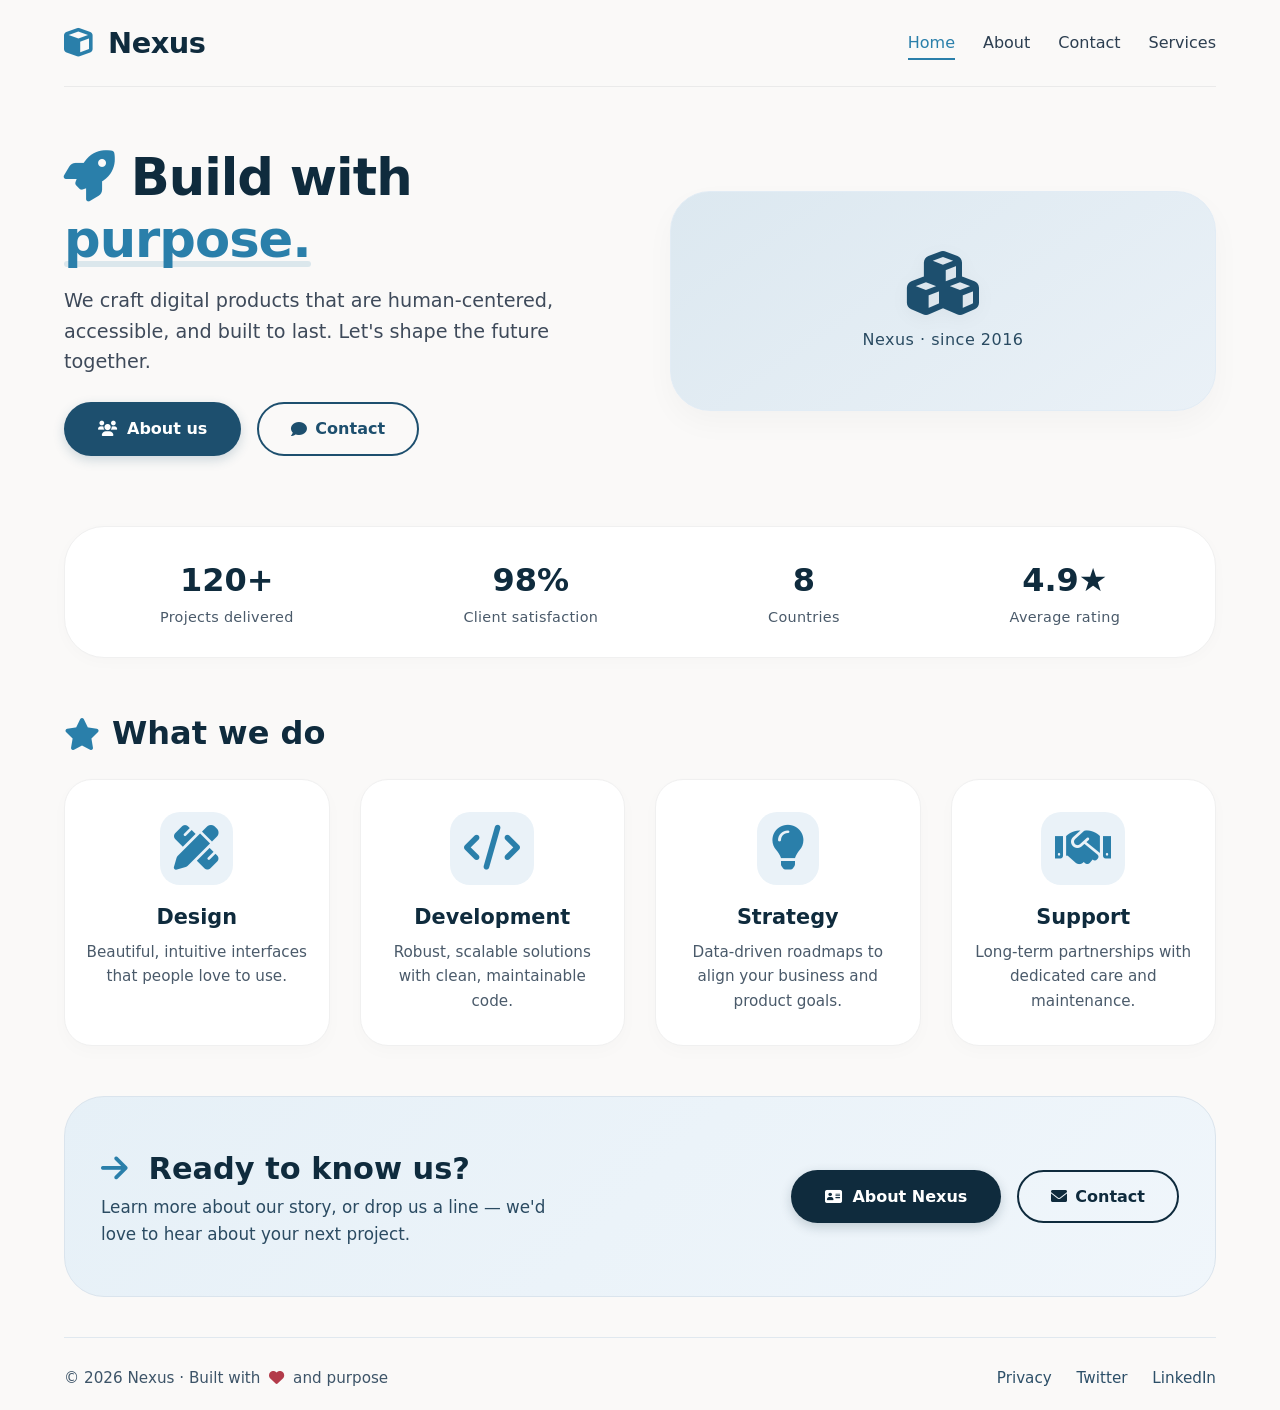
==== index.html @ e7d2a297 "my first global web page" ====
<!DOCTYPE html>
<html lang="en">
<head>
    <meta charset="UTF-8" />
    <meta name="viewport" content="width=device-width, initial-scale=1.0" />
    <title>Nexus · Home</title>
    <!-- Font Awesome 6 (free) -->
    <link rel="stylesheet" href="https://cdnjs.cloudflare.com/ajax/libs/font-awesome/6.0.0-beta3/css/all.min.css" />
    <style>
        /* ----- global reset & base ----- */
        * {
            margin: 0;
            padding: 0;
            box-sizing: border-box;
        }

        body {
            font-family: system-ui, -apple-system, 'Segoe UI', Roboto, 'Helvetica Neue', sans-serif;
            background: #faf9f8;
            color: #1e1e2a;
            line-height: 1.6;
        }

        .container {
            max-width: 1200px;
            margin: 0 auto;
            padding: 0 24px;
        }

        /* ----- shared navigation (consistent across all pages) ----- */
        .navbar {
            padding: 20px 0;
            display: flex;
            justify-content: space-between;
            align-items: center;
            flex-wrap: wrap;
            border-bottom: 1px solid #eaeaea;
        }

        .logo {
            font-size: 1.8rem;
            font-weight: 700;
            letter-spacing: -0.5px;
            color: #0f2b3d;
        }
        .logo i {
            color: #2a7faa;
            margin-right: 6px;
        }

        .nav-links {
            display: flex;
            gap: 28px;
            font-weight: 500;
        }
        .nav-links a {
            text-decoration: none;
            color: #2c3e50;
            transition: color 0.2s;
            position: relative;
        }
        .nav-links a::after {
            content: '';
            position: absolute;
            bottom: -4px;
            left: 0;
            width: 0;
            height: 2px;
            background: #2a7faa;
            transition: width 0.25s ease;
        }
        .nav-links a:hover {
            color: #2a7faa;
        }
        .nav-links a:hover::after {
            width: 100%;
        }
        .nav-links a.active {
            color: #2a7faa;
        }
        .nav-links a.active::after {
            width: 100%;
        }

        /* ----- hero section ----- */
        .hero {
            padding: 60px 0 30px;
            display: flex;
            flex-wrap: wrap;
            align-items: center;
            gap: 40px;
        }
        .hero-content {
            flex: 1 1 300px;
        }
        .hero-content h1 {
            font-size: 3.2rem;
            font-weight: 800;
            letter-spacing: -1px;
            color: #0f2b3d;
            line-height: 1.2;
        }
        .hero-content h1 i {
            color: #2a7faa;
        }
        .hero-content .highlight {
            color: #2a7faa;
            position: relative;
        }
        .hero-content .highlight::after {
            content: '';
            position: absolute;
            bottom: 2px;
            left: 0;
            width: 100%;
            height: 6px;
            background: rgba(42, 127, 170, 0.15);
            border-radius: 4px;
        }
        .hero-content p {
            font-size: 1.2rem;
            color: #3e4a5a;
            max-width: 500px;
            margin: 16px 0 24px;
        }
        .hero-buttons {
            display: flex;
            flex-wrap: wrap;
            gap: 16px;
        }
        .btn-primary {
            background: #1d4f6e;
            color: white;
            border: none;
            padding: 14px 34px;
            border-radius: 60px;
            font-weight: 600;
            font-size: 1rem;
            display: inline-flex;
            align-items: center;
            gap: 10px;
            text-decoration: none;
            transition: background 0.2s, transform 0.1s, box-shadow 0.2s;
            box-shadow: 0 4px 12px rgba(29, 79, 110, 0.2);
        }
        .btn-primary i {
            font-size: 0.95rem;
        }
        .btn-primary:hover {
            background: #0f3b54;
            transform: scale(1.02);
            box-shadow: 0 6px 20px rgba(29, 79, 110, 0.3);
        }
        .btn-outline {
            background: transparent;
            border: 2px solid #1d4f6e;
            color: #1d4f6e;
            padding: 12px 32px;
            border-radius: 60px;
            font-weight: 600;
            text-decoration: none;
            display: inline-flex;
            align-items: center;
            gap: 8px;
            transition: 0.2s;
        }
        .btn-outline:hover {
            background: #1d4f6e;
            color: white;
            transform: scale(1.02);
        }
        .hero-image {
            flex: 1 1 280px;
            background: linear-gradient(145deg, #dce8f0, #eaf1f7);
            border-radius: 40px;
            padding: 40px 20px;
            text-align: center;
            font-size: 4rem;
            color: #1d4f6e;
            box-shadow: 0 12px 30px rgba(0, 0, 0, 0.03);
            border: 1px solid #e2ecf5;
            min-height: 220px;
            display: flex;
            align-items: center;
            justify-content: center;
            flex-direction: column;
            gap: 12px;
        }
        .hero-image span {
            font-size: 1rem;
            font-weight: 500;
            color: #2a4b62;
            letter-spacing: 0.5px;
        }
        .hero-image i {
            filter: drop-shadow(0 4px 8px rgba(0, 0, 0, 0.04));
        }

        /* ----- stats / trust bar ----- */
        .stats {
            display: flex;
            flex-wrap: wrap;
            justify-content: space-around;
            gap: 20px;
            margin: 40px 0 30px;
            padding: 28px 20px;
            background: white;
            border-radius: 40px;
            border: 1px solid #f0f0f0;
            box-shadow: 0 4px 16px rgba(0, 0, 0, 0.02);
        }
        .stat-item {
            text-align: center;
        }
        .stat-item .number {
            font-size: 2rem;
            font-weight: 800;
            color: #0f2b3d;
        }
        .stat-item .label {
            color: #4a5a6a;
            font-size: 0.9rem;
            letter-spacing: 0.3px;
        }

        /* ----- features / services ----- */
        .section-title {
            font-size: 2rem;
            font-weight: 700;
            margin: 50px 0 20px;
            color: #0f2b3d;
            display: flex;
            align-items: center;
            gap: 12px;
        }
        .section-title i {
            color: #2a7faa;
        }

        .feature-grid {
            display: grid;
            grid-template-columns: repeat(auto-fit, minmax(220px, 1fr));
            gap: 30px;
            margin: 20px 0 30px;
        }
        .feature-card {
            background: white;
            padding: 32px 20px;
            border-radius: 28px;
            border: 1px solid #f0f0f0;
            text-align: center;
            box-shadow: 0 6px 18px rgba(0, 0, 0, 0.02);
            transition: transform 0.25s ease, box-shadow 0.25s ease, border-color 0.2s;
        }
        .feature-card:hover {
            transform: translateY(-8px);
            box-shadow: 0 16px 40px rgba(0, 30, 50, 0.08);
            border-color: #d4e2ec;
        }
        .feature-card i {
            font-size: 2.8rem;
            color: #2a7faa;
            margin-bottom: 16px;
            background: #eaf2f8;
            padding: 14px;
            border-radius: 20px;
            display: inline-block;
        }
        .feature-card h3 {
            font-size: 1.3rem;
            color: #0f2b3d;
            margin-bottom: 6px;
        }
        .feature-card p {
            color: #4a5a6a;
            font-size: 0.95rem;
        }

        /* ----- cta banner (links to About & Contact) ----- */
        .cta-banner {
            background: linear-gradient(135deg, #e6f0f7 0%, #f0f6fb 100%);
            border-radius: 40px;
            padding: 48px 36px;
            margin: 50px 0 40px;
            display: flex;
            flex-wrap: wrap;
            align-items: center;
            justify-content: space-between;
            gap: 28px;
            border: 1px solid #dae4ed;
        }
        .cta-banner h2 {
            font-size: 1.9rem;
            font-weight: 700;
            color: #0f2b3d;
        }
        .cta-banner h2 i {
            color: #2a7faa;
            margin-right: 10px;
        }
        .cta-banner p {
            color: #2b4b62;
            max-width: 450px;
            font-size: 1.05rem;
        }
        .cta-buttons {
            display: flex;
            gap: 16px;
            flex-wrap: wrap;
        }
        .cta-buttons .btn-primary {
            background: #0f2b3d;
            box-shadow: 0 4px 12px rgba(15, 43, 61, 0.2);
        }
        .cta-buttons .btn-primary:hover {
            background: #1d4f6e;
            box-shadow: 0 6px 20px rgba(15, 43, 61, 0.3);
        }
        .cta-buttons .btn-outline {
            border-color: #0f2b3d;
            color: #0f2b3d;
        }
        .cta-buttons .btn-outline:hover {
            background: #0f2b3d;
            color: white;
        }

        /* ----- footer (same style) ----- */
        footer {
            border-top: 1px solid #e0e8ef;
            padding: 28px 0 20px;
            display: flex;
            justify-content: space-between;
            flex-wrap: wrap;
            gap: 12px;
            color: #3d5468;
            font-size: 0.95rem;
        }
        footer .footer-links a {
            color: #2c4f68;
            text-decoration: none;
            margin-left: 20px;
            transition: color 0.2s;
        }
        footer .footer-links a:hover {
            color: #1d4f6e;
            text-decoration: underline;
        }

        /* ----- responsive tweaks ----- */
        @media (max-width: 640px) {
            .hero-content h1 {
                font-size: 2.4rem;
            }
            .navbar {
                flex-direction: column;
                gap: 12px;
            }
            .nav-links {
                gap: 18px;
                flex-wrap: wrap;
                justify-content: center;
            }
            .cta-banner {
                flex-direction: column;
                align-items: flex-start;
                padding: 32px 24px;
            }
            .cta-banner h2 {
                font-size: 1.5rem;
            }
            .stats {
                gap: 16px;
                padding: 20px 12px;
            }
            .stat-item .number {
                font-size: 1.6rem;
            }
            .hero-image {
                min-height: 160px;
                font-size: 3rem;
            }
        }

        @media (max-width: 480px) {
            .hero-buttons .btn-primary,
            .hero-buttons .btn-outline {
                width: 100%;
                justify-content: center;
            }
        }
    </style>
</head>
<body>
    <div class="container">

        <!-- ===== Navigation ===== -->
        <nav class="navbar">
            <div class="logo">
                <i class="fas fa-cube"></i> Nexus
            </div>
            <div class="nav-links">
                <a href="#" class="active">Home</a>
                <a href="aboutus.html">About</a>
                <a href="contactus.html">Contact</a>
                <a href="#">Services</a>
            </div>
        </nav>

        <!-- ===== Hero Section ===== -->
        <section class="hero">
            <div class="hero-content">
                <h1>
                    <i class="fas fa-rocket"></i> Build with <br /><span class="highlight">purpose.</span>
                </h1>
                <p>We craft digital products that are human-centered, accessible, and built to last. Let's shape the future together.</p>
                <div class="hero-buttons">
                    <a href="aboutus.html" class="btn-primary"><i class="fas fa-users"></i> About us</a>
                    <a href="contactus.html" class="btn-outline"><i class="fas fa-comment"></i> Contact</a>
                </div>
            </div>
            <div class="hero-image">
                <i class="fas fa-cubes"></i>
                <span>Nexus · since 2016</span>
            </div>
        </section>

        <!-- ===== Stats / Trust Bar ===== -->
        <div class="stats">
            <div class="stat-item">
                <div class="number">120+</div>
                <div class="label">Projects delivered</div>
            </div>
            <div class="stat-item">
                <div class="number">98%</div>
                <div class="label">Client satisfaction</div>
            </div>
            <div class="stat-item">
                <div class="number">8</div>
                <div class="label">Countries</div>
            </div>
            <div class="stat-item">
                <div class="number">4.9★</div>
                <div class="label">Average rating</div>
            </div>
        </div>

        <!-- ===== Features / Services ===== -->
        <div class="section-title">
            <i class="fas fa-star"></i> What we do
        </div>
        <div class="feature-grid">
            <div class="feature-card">
                <i class="fas fa-pencil-ruler"></i>
                <h3>Design</h3>
                <p>Beautiful, intuitive interfaces that people love to use.</p>
            </div>
            <div class="feature-card">
                <i class="fas fa-code"></i>
                <h3>Development</h3>
                <p>Robust, scalable solutions with clean, maintainable code.</p>
            </div>
            <div class="feature-card">
                <i class="fas fa-lightbulb"></i>
                <h3>Strategy</h3>
                <p>Data-driven roadmaps to align your business and product goals.</p>
            </div>
            <div class="feature-card">
                <i class="fas fa-handshake"></i>
                <h3>Support</h3>
                <p>Long-term partnerships with dedicated care and maintenance.</p>
            </div>
        </div>

        <!-- ===== CTA Banner: links to About & Contact ===== -->
        <div class="cta-banner">
            <div>
                <h2><i class="fas fa-arrow-right"></i> Ready to know us?</h2>
                <p>Learn more about our story, or drop us a line — we'd love to hear about your next project.</p>
            </div>
            <div class="cta-buttons">
                <a href="about.html" class="btn-primary"><i class="fas fa-address-card"></i> About Nexus</a>
                <a href="contact.html" class="btn-outline"><i class="fas fa-envelope"></i> Contact</a>
            </div>
        </div>

        <!-- ===== Footer ===== -->
        <footer>
            <span>&copy; 2026 Nexus · Built with <i class="fas fa-heart" style="color: #b33b4a; margin:0 4px;"></i> and purpose</span>
            <div class="footer-links">
                <a href="#">Privacy</a>
                <a href="#">Twitter</a>
                <a href="#">LinkedIn</a>
            </div>
        </footer>

    </div>
</body>
</html>
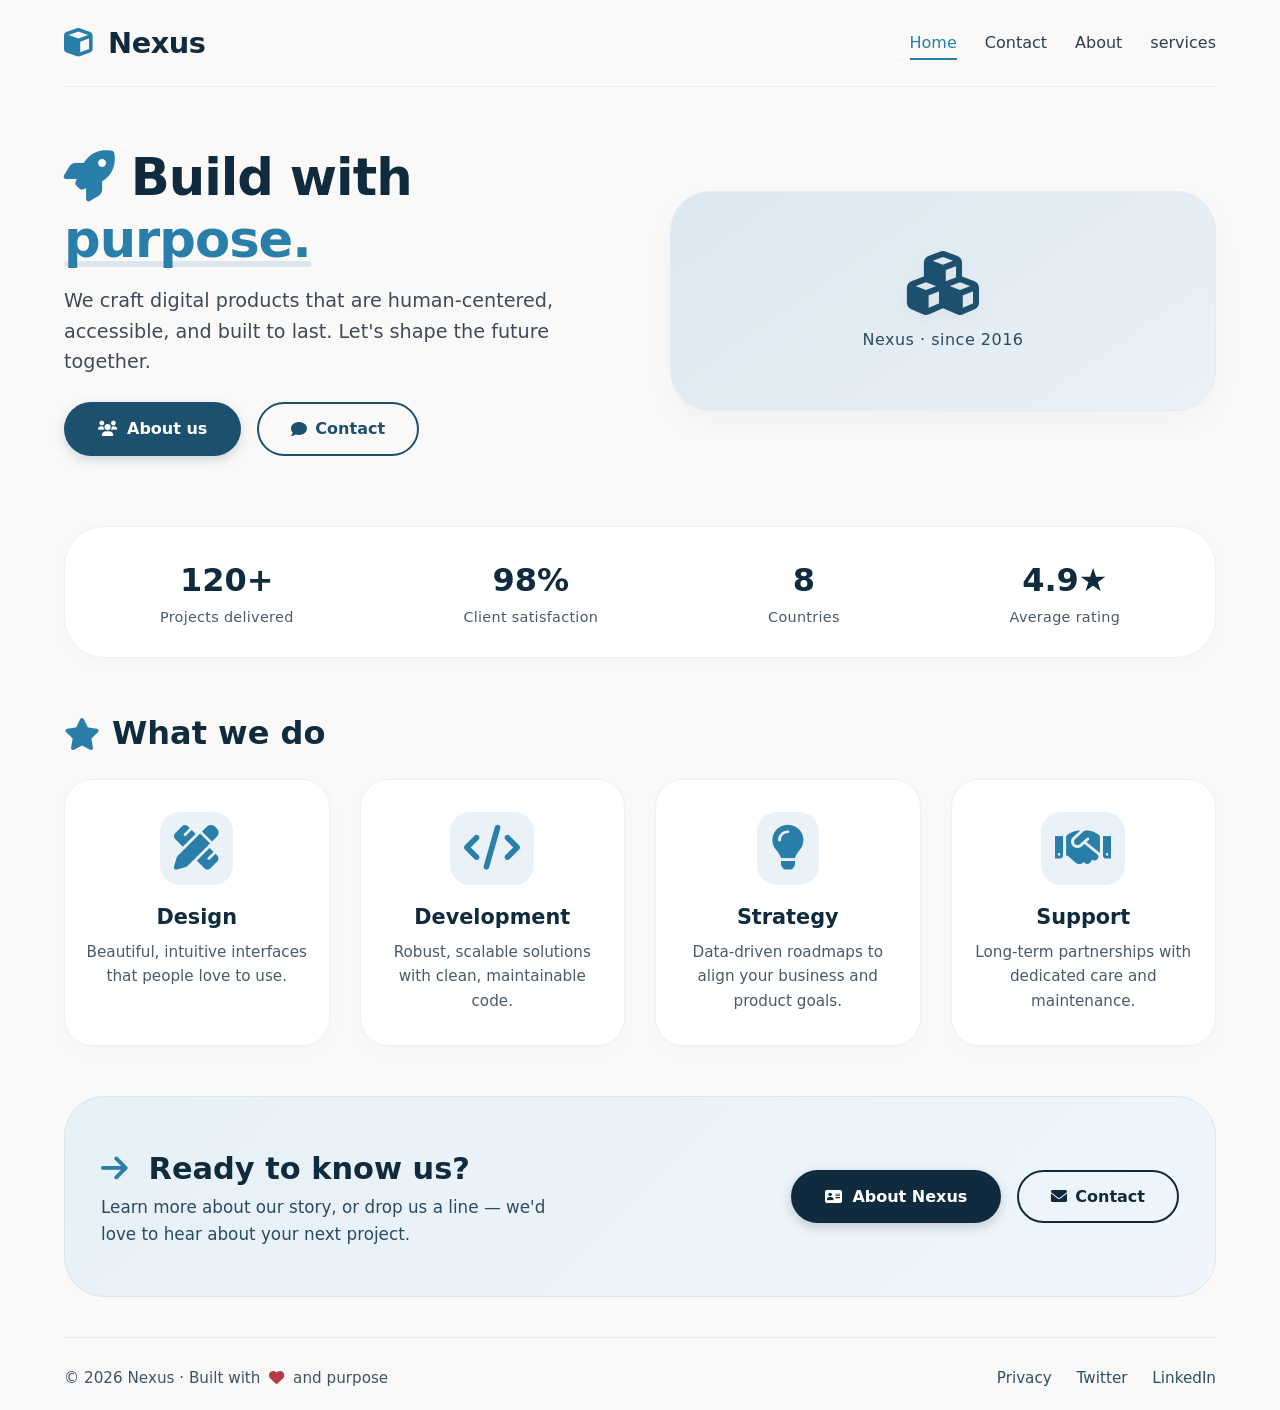
==== commit 46f4bc79: "Add location mapp to contact section" ====
--- a/index.html
+++ b/index.html
@@ -401,9 +401,9 @@
             </div>
             <div class="nav-links">
                 <a href="#" class="active">Home</a>
+                <a href="contactus.html">Contact</a>
                 <a href="aboutus.html">About</a>
-                <a href="contactus.html">Contact</a>
-                <a href="#">Services</a>
+                <a href="Services.html">services</a>
             </div>
         </nav>
 
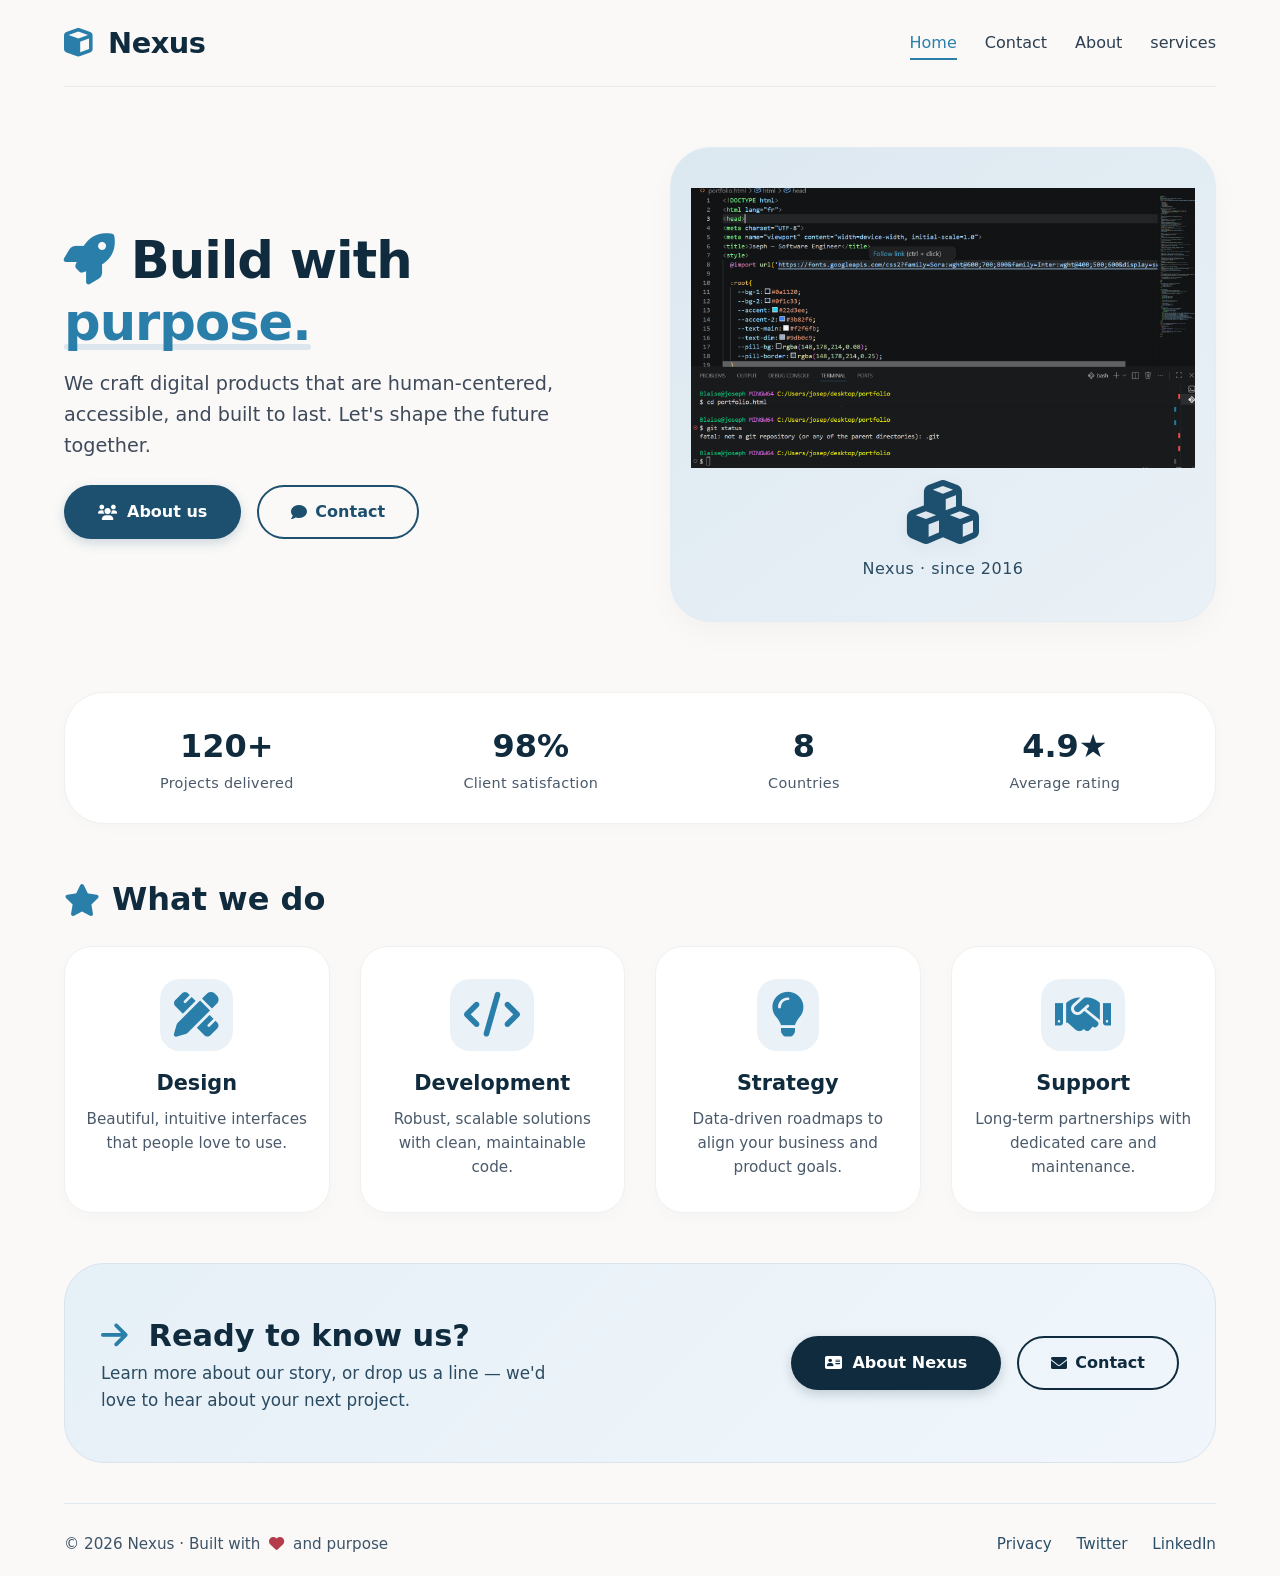
==== commit 63615f71: "i have added a picture to my home page" ====
--- a/index.html
+++ b/index.html
@@ -420,6 +420,7 @@
                 </div>
             </div>
             <div class="hero-image">
+                <img src="./assets/image/code.png" style="width:100%; height:100%; object-fit:cover;" />
                 <i class="fas fa-cubes"></i>
                 <span>Nexus · since 2016</span>
             </div>
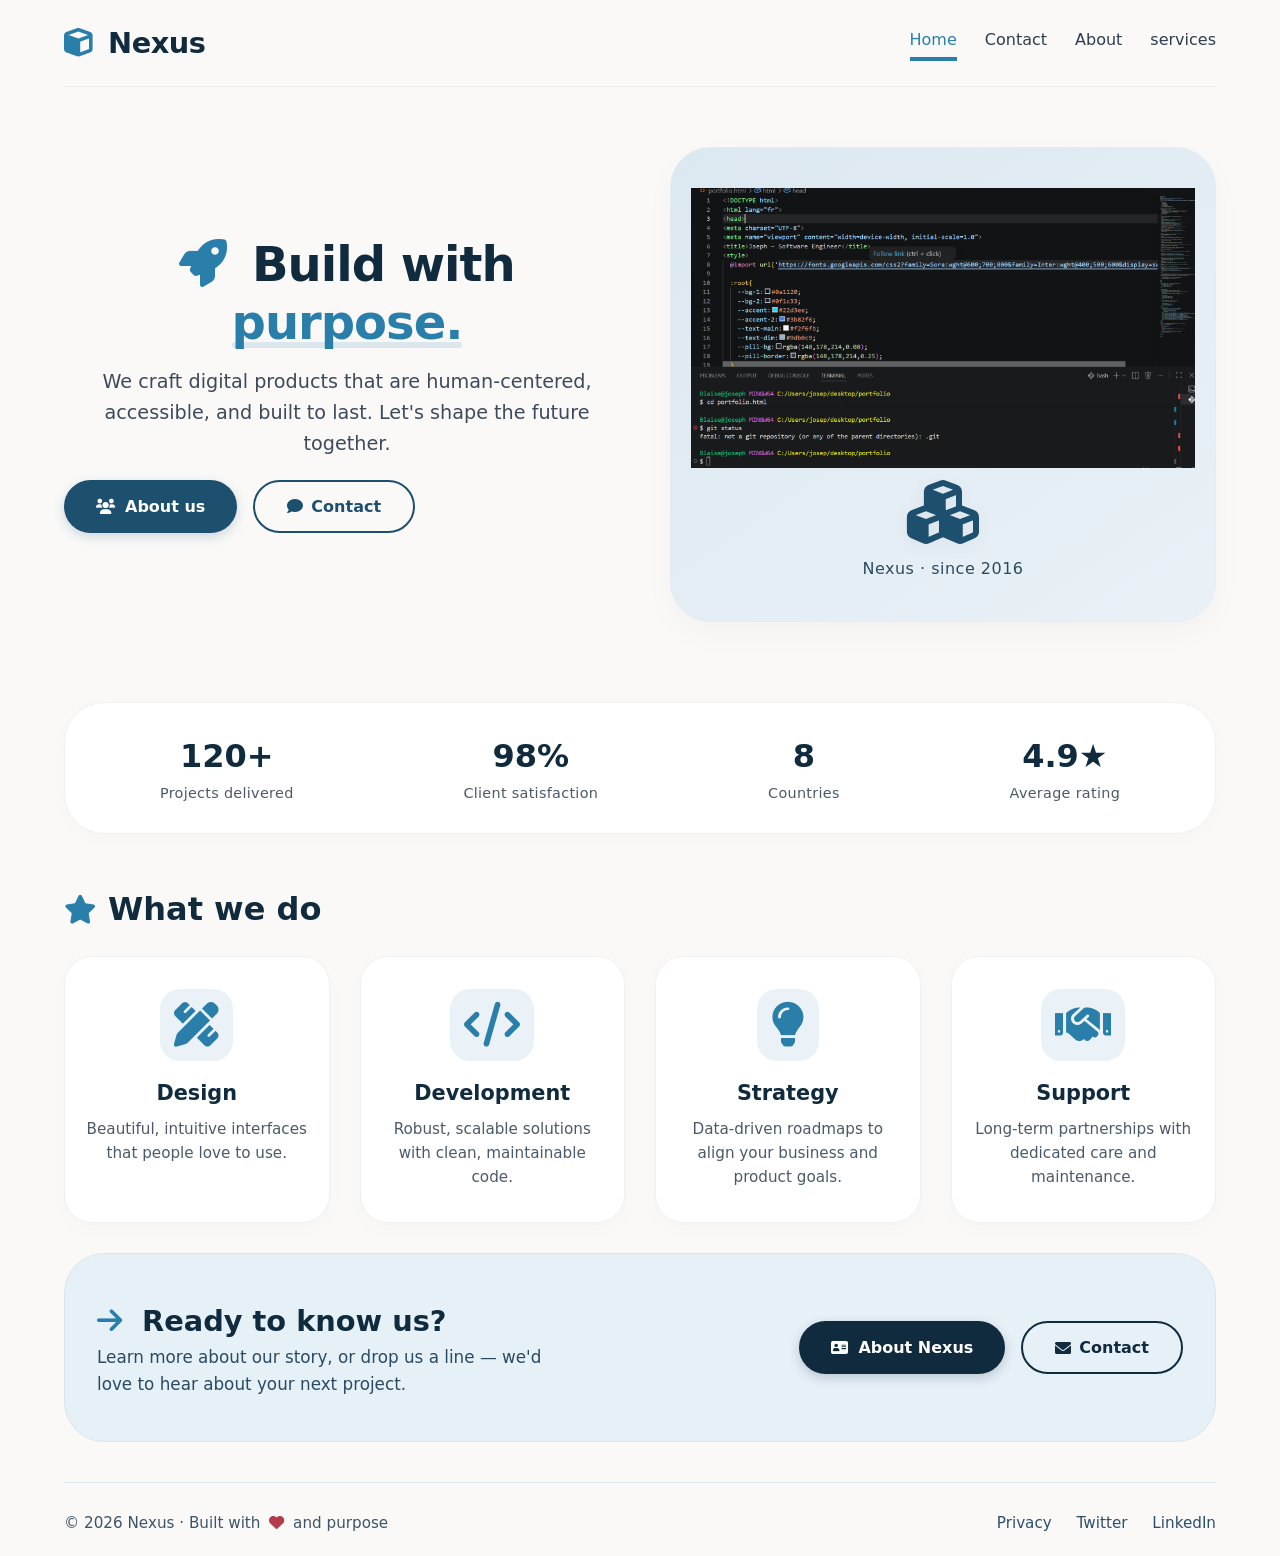
==== commit 135837be: "separated the css from the html page" ====
--- a/index.html
+++ b/index.html
@@ -6,390 +6,8 @@
     <title>Nexus · Home</title>
     <!-- Font Awesome 6 (free) -->
     <link rel="stylesheet" href="https://cdnjs.cloudflare.com/ajax/libs/font-awesome/6.0.0-beta3/css/all.min.css" />
-    <style>
-        /* ----- global reset & base ----- */
-        * {
-            margin: 0;
-            padding: 0;
-            box-sizing: border-box;
-        }
 
-        body {
-            font-family: system-ui, -apple-system, 'Segoe UI', Roboto, 'Helvetica Neue', sans-serif;
-            background: #faf9f8;
-            color: #1e1e2a;
-            line-height: 1.6;
-        }
-
-        .container {
-            max-width: 1200px;
-            margin: 0 auto;
-            padding: 0 24px;
-        }
-
-        /* ----- shared navigation (consistent across all pages) ----- */
-        .navbar {
-            padding: 20px 0;
-            display: flex;
-            justify-content: space-between;
-            align-items: center;
-            flex-wrap: wrap;
-            border-bottom: 1px solid #eaeaea;
-        }
-
-        .logo {
-            font-size: 1.8rem;
-            font-weight: 700;
-            letter-spacing: -0.5px;
-            color: #0f2b3d;
-        }
-        .logo i {
-            color: #2a7faa;
-            margin-right: 6px;
-        }
-
-        .nav-links {
-            display: flex;
-            gap: 28px;
-            font-weight: 500;
-        }
-        .nav-links a {
-            text-decoration: none;
-            color: #2c3e50;
-            transition: color 0.2s;
-            position: relative;
-        }
-        .nav-links a::after {
-            content: '';
-            position: absolute;
-            bottom: -4px;
-            left: 0;
-            width: 0;
-            height: 2px;
-            background: #2a7faa;
-            transition: width 0.25s ease;
-        }
-        .nav-links a:hover {
-            color: #2a7faa;
-        }
-        .nav-links a:hover::after {
-            width: 100%;
-        }
-        .nav-links a.active {
-            color: #2a7faa;
-        }
-        .nav-links a.active::after {
-            width: 100%;
-        }
-
-        /* ----- hero section ----- */
-        .hero {
-            padding: 60px 0 30px;
-            display: flex;
-            flex-wrap: wrap;
-            align-items: center;
-            gap: 40px;
-        }
-        .hero-content {
-            flex: 1 1 300px;
-        }
-        .hero-content h1 {
-            font-size: 3.2rem;
-            font-weight: 800;
-            letter-spacing: -1px;
-            color: #0f2b3d;
-            line-height: 1.2;
-        }
-        .hero-content h1 i {
-            color: #2a7faa;
-        }
-        .hero-content .highlight {
-            color: #2a7faa;
-            position: relative;
-        }
-        .hero-content .highlight::after {
-            content: '';
-            position: absolute;
-            bottom: 2px;
-            left: 0;
-            width: 100%;
-            height: 6px;
-            background: rgba(42, 127, 170, 0.15);
-            border-radius: 4px;
-        }
-        .hero-content p {
-            font-size: 1.2rem;
-            color: #3e4a5a;
-            max-width: 500px;
-            margin: 16px 0 24px;
-        }
-        .hero-buttons {
-            display: flex;
-            flex-wrap: wrap;
-            gap: 16px;
-        }
-        .btn-primary {
-            background: #1d4f6e;
-            color: white;
-            border: none;
-            padding: 14px 34px;
-            border-radius: 60px;
-            font-weight: 600;
-            font-size: 1rem;
-            display: inline-flex;
-            align-items: center;
-            gap: 10px;
-            text-decoration: none;
-            transition: background 0.2s, transform 0.1s, box-shadow 0.2s;
-            box-shadow: 0 4px 12px rgba(29, 79, 110, 0.2);
-        }
-        .btn-primary i {
-            font-size: 0.95rem;
-        }
-        .btn-primary:hover {
-            background: #0f3b54;
-            transform: scale(1.02);
-            box-shadow: 0 6px 20px rgba(29, 79, 110, 0.3);
-        }
-        .btn-outline {
-            background: transparent;
-            border: 2px solid #1d4f6e;
-            color: #1d4f6e;
-            padding: 12px 32px;
-            border-radius: 60px;
-            font-weight: 600;
-            text-decoration: none;
-            display: inline-flex;
-            align-items: center;
-            gap: 8px;
-            transition: 0.2s;
-        }
-        .btn-outline:hover {
-            background: #1d4f6e;
-            color: white;
-            transform: scale(1.02);
-        }
-        .hero-image {
-            flex: 1 1 280px;
-            background: linear-gradient(145deg, #dce8f0, #eaf1f7);
-            border-radius: 40px;
-            padding: 40px 20px;
-            text-align: center;
-            font-size: 4rem;
-            color: #1d4f6e;
-            box-shadow: 0 12px 30px rgba(0, 0, 0, 0.03);
-            border: 1px solid #e2ecf5;
-            min-height: 220px;
-            display: flex;
-            align-items: center;
-            justify-content: center;
-            flex-direction: column;
-            gap: 12px;
-        }
-        .hero-image span {
-            font-size: 1rem;
-            font-weight: 500;
-            color: #2a4b62;
-            letter-spacing: 0.5px;
-        }
-        .hero-image i {
-            filter: drop-shadow(0 4px 8px rgba(0, 0, 0, 0.04));
-        }
-
-        /* ----- stats / trust bar ----- */
-        .stats {
-            display: flex;
-            flex-wrap: wrap;
-            justify-content: space-around;
-            gap: 20px;
-            margin: 40px 0 30px;
-            padding: 28px 20px;
-            background: white;
-            border-radius: 40px;
-            border: 1px solid #f0f0f0;
-            box-shadow: 0 4px 16px rgba(0, 0, 0, 0.02);
-        }
-        .stat-item {
-            text-align: center;
-        }
-        .stat-item .number {
-            font-size: 2rem;
-            font-weight: 800;
-            color: #0f2b3d;
-        }
-        .stat-item .label {
-            color: #4a5a6a;
-            font-size: 0.9rem;
-            letter-spacing: 0.3px;
-        }
-
-        /* ----- features / services ----- */
-        .section-title {
-            font-size: 2rem;
-            font-weight: 700;
-            margin: 50px 0 20px;
-            color: #0f2b3d;
-            display: flex;
-            align-items: center;
-            gap: 12px;
-        }
-        .section-title i {
-            color: #2a7faa;
-        }
-
-        .feature-grid {
-            display: grid;
-            grid-template-columns: repeat(auto-fit, minmax(220px, 1fr));
-            gap: 30px;
-            margin: 20px 0 30px;
-        }
-        .feature-card {
-            background: white;
-            padding: 32px 20px;
-            border-radius: 28px;
-            border: 1px solid #f0f0f0;
-            text-align: center;
-            box-shadow: 0 6px 18px rgba(0, 0, 0, 0.02);
-            transition: transform 0.25s ease, box-shadow 0.25s ease, border-color 0.2s;
-        }
-        .feature-card:hover {
-            transform: translateY(-8px);
-            box-shadow: 0 16px 40px rgba(0, 30, 50, 0.08);
-            border-color: #d4e2ec;
-        }
-        .feature-card i {
-            font-size: 2.8rem;
-            color: #2a7faa;
-            margin-bottom: 16px;
-            background: #eaf2f8;
-            padding: 14px;
-            border-radius: 20px;
-            display: inline-block;
-        }
-        .feature-card h3 {
-            font-size: 1.3rem;
-            color: #0f2b3d;
-            margin-bottom: 6px;
-        }
-        .feature-card p {
-            color: #4a5a6a;
-            font-size: 0.95rem;
-        }
-
-        /* ----- cta banner (links to About & Contact) ----- */
-        .cta-banner {
-            background: linear-gradient(135deg, #e6f0f7 0%, #f0f6fb 100%);
-            border-radius: 40px;
-            padding: 48px 36px;
-            margin: 50px 0 40px;
-            display: flex;
-            flex-wrap: wrap;
-            align-items: center;
-            justify-content: space-between;
-            gap: 28px;
-            border: 1px solid #dae4ed;
-        }
-        .cta-banner h2 {
-            font-size: 1.9rem;
-            font-weight: 700;
-            color: #0f2b3d;
-        }
-        .cta-banner h2 i {
-            color: #2a7faa;
-            margin-right: 10px;
-        }
-        .cta-banner p {
-            color: #2b4b62;
-            max-width: 450px;
-            font-size: 1.05rem;
-        }
-        .cta-buttons {
-            display: flex;
-            gap: 16px;
-            flex-wrap: wrap;
-        }
-        .cta-buttons .btn-primary {
-            background: #0f2b3d;
-            box-shadow: 0 4px 12px rgba(15, 43, 61, 0.2);
-        }
-        .cta-buttons .btn-primary:hover {
-            background: #1d4f6e;
-            box-shadow: 0 6px 20px rgba(15, 43, 61, 0.3);
-        }
-        .cta-buttons .btn-outline {
-            border-color: #0f2b3d;
-            color: #0f2b3d;
-        }
-        .cta-buttons .btn-outline:hover {
-            background: #0f2b3d;
-            color: white;
-        }
-
-        /* ----- footer (same style) ----- */
-        footer {
-            border-top: 1px solid #e0e8ef;
-            padding: 28px 0 20px;
-            display: flex;
-            justify-content: space-between;
-            flex-wrap: wrap;
-            gap: 12px;
-            color: #3d5468;
-            font-size: 0.95rem;
-        }
-        footer .footer-links a {
-            color: #2c4f68;
-            text-decoration: none;
-            margin-left: 20px;
-            transition: color 0.2s;
-        }
-        footer .footer-links a:hover {
-            color: #1d4f6e;
-            text-decoration: underline;
-        }
-
-        /* ----- responsive tweaks ----- */
-        @media (max-width: 640px) {
-            .hero-content h1 {
-                font-size: 2.4rem;
-            }
-            .navbar {
-                flex-direction: column;
-                gap: 12px;
-            }
-            .nav-links {
-                gap: 18px;
-                flex-wrap: wrap;
-                justify-content: center;
-            }
-            .cta-banner {
-                flex-direction: column;
-                align-items: flex-start;
-                padding: 32px 24px;
-            }
-            .cta-banner h2 {
-                font-size: 1.5rem;
-            }
-            .stats {
-                gap: 16px;
-                padding: 20px 12px;
-            }
-            .stat-item .number {
-                font-size: 1.6rem;
-            }
-            .hero-image {
-                min-height: 160px;
-                font-size: 3rem;
-            }
-        }
-
-        @media (max-width: 480px) {
-            .hero-buttons .btn-primary,
-            .hero-buttons .btn-outline {
-                width: 100%;
-                justify-content: center;
-            }
-        }
-    </style>
+    <link rel="stylesheet" href="./styles/index.css">
 </head>
 <body>
     <div class="container">
--- a/styles/index.css
+++ b/styles/index.css
@@ -0,0 +1,1358 @@
+/* ----- global reset & base ----- */
+        * {
+            margin: 0;
+            padding: 0;
+            box-sizing: border-box;
+        }
+
+        body {
+            font-family: system-ui, -apple-system, 'Segoe UI', Roboto, 'Helvetica Neue', sans-serif;
+            background: #faf9f8;
+            color: #1e1e2a;
+            line-height: 1.6;
+        }
+
+        .container {
+            max-width: 1200px;
+            margin: 0 auto;
+            padding: 0 24px;
+        }
+
+        /* ----- shared navigation (consistent across all pages) ----- */
+        .navbar {
+            padding: 20px 0;
+            display: flex;
+            justify-content: space-between;
+            align-items: center;
+            flex-wrap: wrap;
+            border-bottom: 1px solid #eaeaea;
+        }
+
+        .logo {
+            font-size: 1.8rem;
+            font-weight: 700;
+            letter-spacing: -0.5px;
+            color: #0f2b3d;
+        }
+        .logo i {
+            color: #2a7faa;
+            margin-right: 6px;
+        }
+
+        .nav-links {
+            display: flex;
+            gap: 28px;
+            font-weight: 500;
+        }
+        .nav-links a {
+            text-decoration: none;
+            color: #2c3e50;
+            transition: color 0.2s;
+            position: relative;
+        }
+        .nav-links a::after {
+            content: '';
+            position: absolute;
+            bottom: -4px;
+            left: 0;
+            width: 0;
+            height: 2px;
+            background: #2a7faa;
+            transition: width 0.25s ease;
+        }
+        .nav-links a:hover {
+            color: #2a7faa;
+        }
+        .nav-links a:hover::after {
+            width: 100%;
+        }
+        .nav-links a.active {
+            color: #2a7faa;
+        }
+        .nav-links a.active::after {
+            width: 100%;
+        }
+
+        /* ----- hero section ----- */
+        .hero {
+            padding: 60px 0 30px;
+            display: flex;
+            flex-wrap: wrap;
+            align-items: center;
+            gap: 40px;
+        }
+        .hero-content {
+            flex: 1 1 300px;
+        }
+        .hero-content h1 {
+            font-size: 3.2rem;
+            font-weight: 800;
+            letter-spacing: -1px;
+            color: #0f2b3d;
+            line-height: 1.2;
+        }
+        .hero-content h1 i {
+            color: #2a7faa;
+        }
+        .hero-content .highlight {
+            color: #2a7faa;
+            position: relative;
+        }
+        .hero-content .highlight::after {
+            content: '';
+            position: absolute;
+            bottom: 2px;
+            left: 0;
+            width: 100%;
+            height: 6px;
+            background: rgba(42, 127, 170, 0.15);
+            border-radius: 4px;
+        }
+        .hero-content p {
+            font-size: 1.2rem;
+            color: #3e4a5a;
+            max-width: 500px;
+            margin: 16px 0 24px;
+        }
+        .hero-buttons {
+            display: flex;
+            flex-wrap: wrap;
+            gap: 16px;
+        }
+        .btn-primary {
+            background: #1d4f6e;
+            color: white;
+            border: none;
+            padding: 14px 34px;
+            border-radius: 60px;
+            font-weight: 600;
+            font-size: 1rem;
+            display: inline-flex;
+            align-items: center;
+            gap: 10px;
+            text-decoration: none;
+            transition: background 0.2s, transform 0.1s, box-shadow 0.2s;
+            box-shadow: 0 4px 12px rgba(29, 79, 110, 0.2);
+        }
+        .btn-primary i {
+            font-size: 0.95rem;
+        }
+        .btn-primary:hover {
+            background: #0f3b54;
+            transform: scale(1.02);
+            box-shadow: 0 6px 20px rgba(29, 79, 110, 0.3);
+        }
+        .btn-outline {
+            background: transparent;
+            border: 2px solid #1d4f6e;
+            color: #1d4f6e;
+            padding: 12px 32px;
+            border-radius: 60px;
+            font-weight: 600;
+            text-decoration: none;
+            display: inline-flex;
+            align-items: center;
+            gap: 8px;
+            transition: 0.2s;
+        }
+        .btn-outline:hover {
+            background: #1d4f6e;
+            color: white;
+            transform: scale(1.02);
+        }
+        .hero-image {
+            flex: 1 1 280px;
+            background: linear-gradient(145deg, #dce8f0, #eaf1f7);
+            border-radius: 40px;
+            padding: 40px 20px;
+            text-align: center;
+            font-size: 4rem;
+            color: #1d4f6e;
+            box-shadow: 0 12px 30px rgba(0, 0, 0, 0.03);
+            border: 1px solid #e2ecf5;
+            min-height: 220px;
+            display: flex;
+            align-items: center;
+            justify-content: center;
+            flex-direction: column;
+            gap: 12px;
+        }
+        .hero-image span {
+            font-size: 1rem;
+            font-weight: 500;
+            color: #2a4b62;
+            letter-spacing: 0.5px;
+        }
+        .hero-image i {
+            filter: drop-shadow(0 4px 8px rgba(0, 0, 0, 0.04));
+        }
+
+        /* ----- stats / trust bar ----- */
+        .stats {
+            display: flex;
+            flex-wrap: wrap;
+            justify-content: space-around;
+            gap: 20px;
+            margin: 40px 0 30px;
+            padding: 28px 20px;
+            background: white;
+            border-radius: 40px;
+            border: 1px solid #f0f0f0;
+            box-shadow: 0 4px 16px rgba(0, 0, 0, 0.02);
+        }
+        .stat-item {
+            text-align: center;
+        }
+        .stat-item .number {
+            font-size: 2rem;
+            font-weight: 800;
+            color: #0f2b3d;
+        }
+        .stat-item .label {
+            color: #4a5a6a;
+            font-size: 0.9rem;
+            letter-spacing: 0.3px;
+        }
+
+        /* ----- features / services ----- */
+        .section-title {
+            font-size: 2rem;
+            font-weight: 700;
+            margin: 50px 0 20px;
+            color: #0f2b3d;
+            display: flex;
+            align-items: center;
+            gap: 12px;
+        }
+        .section-title i {
+            color: #2a7faa;
+        }
+
+        .feature-grid {
+            display: grid;
+            grid-template-columns: repeat(auto-fit, minmax(220px, 1fr));
+            gap: 30px;
+            margin: 20px 0 30px;
+        }
+        .feature-card {
+            background: white;
+            padding: 32px 20px;
+            border-radius: 28px;
+            border: 1px solid #f0f0f0;
+            text-align: center;
+            box-shadow: 0 6px 18px rgba(0, 0, 0, 0.02);
+            transition: transform 0.25s ease, box-shadow 0.25s ease, border-color 0.2s;
+        }
+        .feature-card:hover {
+            transform: translateY(-8px);
+            box-shadow: 0 16px 40px rgba(0, 30, 50, 0.08);
+            border-color: #d4e2ec;
+        }
+        .feature-card i {
+            font-size: 2.8rem;
+            color: #2a7faa;
+            margin-bottom: 16px;
+            background: #eaf2f8;
+            padding: 14px;
+            border-radius: 20px;
+            display: inline-block;
+        }
+        .feature-card h3 {
+            font-size: 1.3rem;
+            color: #0f2b3d;
+            margin-bottom: 6px;
+        }
+        .feature-card p {
+            color: #4a5a6a;
+            font-size: 0.95rem;
+        }
+
+        /* ----- cta banner (links to About & Contact) ----- */
+        .cta-banner {
+            background: linear-gradient(135deg, #e6f0f7 0%, #f0f6fb 100%);
+            border-radius: 40px;
+            padding: 48px 36px;
+            margin: 50px 0 40px;
+            display: flex;
+            flex-wrap: wrap;
+            align-items: center;
+            justify-content: space-between;
+            gap: 28px;
+            border: 1px solid #dae4ed;
+        }
+        .cta-banner h2 {
+            font-size: 1.9rem;
+            font-weight: 700;
+            color: #0f2b3d;
+        }
+        .cta-banner h2 i {
+            color: #2a7faa;
+            margin-right: 10px;
+        }
+        .cta-banner p {
+            color: #2b4b62;
+            max-width: 450px;
+            font-size: 1.05rem;
+        }
+        .cta-buttons {
+            display: flex;
+            gap: 16px;
+            flex-wrap: wrap;
+        }
+        .cta-buttons .btn-primary {
+            background: #0f2b3d;
+            box-shadow: 0 4px 12px rgba(15, 43, 61, 0.2);
+        }
+        .cta-buttons .btn-primary:hover {
+            background: #1d4f6e;
+            box-shadow: 0 6px 20px rgba(15, 43, 61, 0.3);
+        }
+        .cta-buttons .btn-outline {
+            border-color: #0f2b3d;
+            color: #0f2b3d;
+        }
+        .cta-buttons .btn-outline:hover {
+            background: #0f2b3d;
+            color: white;
+        }
+
+        /* ----- footer (same style) ----- */
+        footer {
+            border-top: 1px solid #e0e8ef;
+            padding: 28px 0 20px;
+            display: flex;
+            justify-content: space-between;
+            flex-wrap: wrap;
+            gap: 12px;
+            color: #3d5468;
+            font-size: 0.95rem;
+        }
+        footer .footer-links a {
+            color: #2c4f68;
+            text-decoration: none;
+            margin-left: 20px;
+            transition: color 0.2s;
+        }
+        footer .footer-links a:hover {
+            color: #1d4f6e;
+            text-decoration: underline;
+        }
+
+        /* ----- responsive tweaks ----- */
+        @media (max-width: 640px) {
+            .hero-content h1 {
+                font-size: 2.4rem;
+            }
+            .navbar {
+                flex-direction: column;
+                gap: 12px;
+            }
+            .nav-links {
+                gap: 18px;
+                flex-wrap: wrap;
+                justify-content: center;
+            }
+            .cta-banner {
+                flex-direction: column;
+                align-items: flex-start;
+                padding: 32px 24px;
+            }
+            .cta-banner h2 {
+                font-size: 1.5rem;
+            }
+            .stats {
+                gap: 16px;
+                padding: 20px 12px;
+            }
+            .stat-item .number {
+                font-size: 1.6rem;
+            }
+            .hero-image {
+                min-height: 160px;
+                font-size: 3rem;
+            }
+        }
+
+        @media (max-width: 480px) {
+            .hero-buttons .btn-primary,
+            .hero-buttons .btn-outline {
+                width: 100%;
+                justify-content: center;
+            }
+        }       
+
+        /* ----- global reset & base ----- */
+        * {
+            margin: 0;
+            padding: 0;
+            box-sizing: border-box;
+        }
+
+        body {
+            font-family: system-ui, -apple-system, 'Segoe UI', Roboto, 'Helvetica Neue', sans-serif;
+            background: #faf9f8;
+            color: #1e1e2a;
+            line-height: 1.6;
+        }
+
+        .container {
+            max-width: 1200px;
+            margin: 0 auto;
+            padding: 0 24px;
+        }
+
+        /* ----- navigation (shared style) ----- */
+        .navbar {
+            padding: 20px 0;
+            display: flex;
+            justify-content: space-between;
+            align-items: center;
+            flex-wrap: wrap;
+            border-bottom: 1px solid #eaeaea;
+        }
+
+        .logo {
+            font-size: 1.8rem;
+            font-weight: 700;
+            letter-spacing: -0.5px;
+            color: #0f2b3d;
+        }
+        .logo i {
+            color: #2a7faa;
+            margin-right: 6px;
+        }
+
+        .nav-links {
+            display: flex;
+            gap: 28px;
+            font-weight: 500;
+        }
+        .nav-links a {
+            text-decoration: none;
+            color: #2c3e50;
+            transition: color 0.2s;
+        }
+        .nav-links a:hover {
+            color: #2a7faa;
+        }
+        .nav-links a.active {
+            color: #2a7faa;
+            border-bottom: 2px solid #2a7faa;
+            padding-bottom: 4px;
+        }
+
+        /* ----- page hero ----- */
+        .page-hero {
+            padding: 48px 0 20px;
+            text-align: center;
+        }
+        .page-hero h1 {
+            font-size: 2.8rem;
+            font-weight: 700;
+            letter-spacing: -0.5px;
+            color: #0f2b3d;
+        }
+        .page-hero h1 i {
+            color: #2a7faa;
+            margin-right: 12px;
+        }
+        .page-hero p {
+            font-size: 1.15rem;
+            max-width: 600px;
+            margin: 8px auto 0;
+            color: #3e4a5a;
+        }
+
+        /* ----- services grid (detailed) ----- */
+        .services-grid {
+            display: grid;
+            grid-template-columns: repeat(auto-fit, minmax(280px, 1fr));
+            gap: 32px;
+            margin: 48px 0 60px;
+        }
+
+        .service-card {
+            background: white;
+            border-radius: 32px;
+            padding: 32px 24px 28px;
+            border: 1px solid #f0f0f0;
+            box-shadow: 0 8px 24px rgba(0,0,0,0.02);
+            transition: transform 0.25s, box-shadow 0.3s;
+            display: flex;
+            flex-direction: column;
+        }
+        .service-card:hover {
+            transform: translateY(-8px);
+            box-shadow: 0 18px 40px rgba(0, 30, 50, 0.08);
+        }
+
+        .service-card .icon-wrap {
+            background: #e5eff5;
+            width: 64px;
+            height: 64px;
+            border-radius: 20px;
+            display: flex;
+            align-items: center;
+            justify-content: center;
+            font-size: 2rem;
+            color: #1d4f6e;
+            margin-bottom: 18px;
+        }
+        .service-card h3 {
+            font-size: 1.5rem;
+            font-weight: 700;
+            color: #0f2b3d;
+            margin-bottom: 6px;
+        }
+        .service-card .subtitle {
+            color: #2a7faa;
+            font-weight: 500;
+            font-size: 0.9rem;
+            letter-spacing: 0.3px;
+            margin-bottom: 12px;
+        }
+        .service-card p {
+            color: #4a5a6a;
+            font-size: 0.98rem;
+            margin-bottom: 18px;
+            flex: 1;
+        }
+        .service-card .feature-list {
+            list-style: none;
+            margin: 10px 0 18px;
+        }
+        .service-card .feature-list li {
+            padding: 6px 0;
+            display: flex;
+            align-items: center;
+            gap: 10px;
+            color: #2c4a5e;
+            font-size: 0.95rem;
+        }
+        .service-card .feature-list li i {
+            color: #2a7faa;
+            width: 20px;
+            font-size: 0.9rem;
+        }
+        .service-card .btn-service {
+            background: transparent;
+            border: 2px solid #1d4f6e;
+            color: #1d4f6e;
+            padding: 12px 0;
+            border-radius: 60px;
+            font-weight: 600;
+            text-align: center;
+            text-decoration: none;
+            transition: 0.2s;
+            margin-top: 6px;
+            display: inline-block;
+        }
+        .service-card .btn-service:hover {
+            background: #1d4f6e;
+            color: white;
+        }
+        .service-card.highlight {
+            border-color: #b8d2e3;
+            background: #f6fafd;
+        }
+
+        /* ----- pricing / packages (optional) ----- */
+        .pricing-section {
+            background: white;
+            border-radius: 40px;
+            padding: 44px 36px;
+            margin: 30px 0 60px;
+            border: 1px solid #edf2f6;
+            box-shadow: 0 4px 16px rgba(0,0,0,0.02);
+        }
+        .pricing-section h2 {
+            font-size: 2rem;
+            font-weight: 700;
+            color: #0f2b3d;
+            display: flex;
+            align-items: center;
+            gap: 12px;
+            margin-bottom: 12px;
+        }
+        .pricing-section h2 i {
+            color: #2a7faa;
+        }
+        .pricing-section .pricing-desc {
+            color: #3f5366;
+            max-width: 600px;
+            margin-bottom: 28px;
+        }
+        .pricing-grid {
+            display: grid;
+            grid-template-columns: repeat(auto-fit, minmax(200px, 1fr));
+            gap: 24px;
+        }
+        .pricing-item {
+            background: #f6fafd;
+            border-radius: 24px;
+            padding: 24px 20px;
+            text-align: center;
+            border: 1px solid #e0ecf5;
+        }
+        .pricing-item .price {
+            font-size: 2.2rem;
+            font-weight: 700;
+            color: #0f2b3d;
+        }
+        .pricing-item .price span {
+            font-size: 1rem;
+            font-weight: 400;
+            color: #4d6a7e;
+        }
+        .pricing-item h4 {
+            font-weight: 600;
+            color: #1d4f6e;
+            margin: 8px 0 4px;
+        }
+        .pricing-item p {
+            font-size: 0.92rem;
+            color: #3f5366;
+        }
+
+        /* ----- cta (contact) ----- */
+        .cta-banner {
+            background: #e6f0f7;
+            border-radius: 40px;
+            padding: 44px 32px;
+            margin: 20px 0 40px;
+            display: flex;
+            flex-wrap: wrap;
+            align-items: center;
+            justify-content: space-between;
+            gap: 24px;
+        }
+        .cta-banner h2 {
+            font-size: 1.8rem;
+            font-weight: 700;
+            color: #0f2b3d;
+        }
+        .cta-banner p {
+            color: #2b4b62;
+            max-width: 450px;
+        }
+        .cta-buttons {
+            display: flex;
+            gap: 16px;
+            flex-wrap: wrap;
+        }
+        .btn-primary {
+            background: #1d4f6e;
+            color: white;
+            border: none;
+            padding: 14px 34px;
+            border-radius: 60px;
+            font-weight: 600;
+            font-size: 1rem;
+            display: inline-flex;
+            align-items: center;
+            gap: 10px;
+            text-decoration: none;
+            transition: background 0.2s, transform 0.1s;
+        }
+        .btn-primary i {
+            font-size: 0.95rem;
+        }
+        .btn-primary:hover {
+            background: #0f3b54;
+            transform: scale(1.02);
+        }
+        .btn-outline {
+            background: transparent;
+            border: 2px solid #1d4f6e;
+            color: #1d4f6e;
+            padding: 12px 32px;
+            border-radius: 60px;
+            font-weight: 600;
+            text-decoration: none;
+            display: inline-flex;
+            align-items: center;
+            gap: 8px;
+            transition: 0.2s;
+        }
+        .btn-outline:hover {
+            background: #1d4f6e;
+            color: white;
+        }
+
+        /* ----- footer ----- */
+        footer {
+            border-top: 1px solid #e0e8ef;
+            padding: 28px 0 20px;
+            display: flex;
+            justify-content: space-between;
+            flex-wrap: wrap;
+            gap: 12px;
+            color: #3d5468;
+            font-size: 0.95rem;
+        }
+        footer .footer-links a {
+            color: #2c4f68;
+            text-decoration: none;
+            margin-left: 20px;
+        }
+        footer .footer-links a:hover {
+            text-decoration: underline;
+        }
+
+        /* responsive */
+        @media (max-width: 640px) {
+            .page-hero h1 { font-size: 2.2rem; }
+            .navbar { flex-direction: column; gap: 12px; }
+            .nav-links { gap: 18px; flex-wrap: wrap; justify-content: center; }
+            .cta-banner { flex-direction: column; align-items: flex-start; }
+            .pricing-section { padding: 28px 18px; }
+        }
+
+         * {
+      margin: 0;
+      padding: 0;
+      box-sizing: border-box;
+    }
+
+    body {
+      font-family: system-ui, -apple-system, 'Segoe UI', Roboto, 'Helvetica Neue', sans-serif;
+      background: #faf9f8;
+      color: #1e1e2a;
+      line-height: 1.6;
+    }
+
+    .container {
+      max-width: 1200px;
+      margin: 0 auto;
+      padding: 0 24px;
+    }
+
+    /* ---------- HEADER / NAV (consistent) ---------- */
+    .navbar {
+      padding: 20px 0;
+      display: flex;
+      justify-content: space-between;
+      align-items: center;
+      flex-wrap: wrap;
+      border-bottom: 1px solid #eaeaea;
+    }
+
+    .logo {
+      font-size: 1.8rem;
+      font-weight: 700;
+      letter-spacing: -0.5px;
+      color: #0f2b3d;
+    }
+    .logo i {
+      color: #2a7faa;
+      margin-right: 6px;
+    }
+
+    .nav-links {
+      display: flex;
+      gap: 28px;
+      font-weight: 500;
+    }
+    .nav-links a {
+      text-decoration: none;
+      color: #2c3e50;
+      transition: color 0.2s;
+    }
+    .nav-links a:hover {
+      color: #2a7faa;
+    }
+    .nav-links a.active {
+      color: #2a7faa;
+      border-bottom: 2px solid #2a7faa;
+      padding-bottom: 4px;
+    }
+
+    /* ---------- HERO (contact) ---------- */
+    .page-hero {
+      padding: 48px 0 20px;
+      text-align: center;
+    }
+    .page-hero h1 {
+      font-size: 2.8rem;
+      font-weight: 700;
+      letter-spacing: -0.5px;
+      color: #0f2b3d;
+    }
+    .page-hero h1 i {
+      color: #2a7faa;
+      margin-right: 12px;
+    }
+    .page-hero p {
+      font-size: 1.15rem;
+      max-width: 600px;
+      margin: 8px auto 0;
+      color: #3e4a5a;
+    }
+
+    /* ---------- CONTACT GRID (form + details) ---------- */
+    .contact-grid {
+      display: grid;
+      grid-template-columns: 1fr 1fr;
+      gap: 48px;
+      margin: 40px 0 60px;
+    }
+
+    @media (max-width: 760px) {
+      .contact-grid {
+        grid-template-columns: 1fr;
+        gap: 40px;
+      }
+    }
+
+    /* ----- form card ----- */
+    .form-card {
+      background: white;
+      padding: 32px 30px;
+      border-radius: 32px;
+      box-shadow: 0 8px 24px rgba(0,0,0,0.02), 0 4px 12px rgba(0, 20, 30, 0.04);
+      border: 1px solid #f0f0f0;
+    }
+    .form-card h3 {
+      font-size: 1.6rem;
+      font-weight: 700;
+      color: #0f2b3d;
+      margin-bottom: 6px;
+    }
+    .form-card .sub {
+      color: #4d5e6e;
+      margin-bottom: 24px;
+      font-size: 0.98rem;
+    }
+    .form-group {
+      margin-bottom: 20px;
+    }
+    .form-group label {
+      display: block;
+      font-weight: 600;
+      font-size: 0.9rem;
+      color: #1d3b4f;
+      margin-bottom: 5px;
+    }
+    .form-group input,
+    .form-group textarea,
+    .form-group select {
+      width: 100%;
+      padding: 12px 16px;
+      border: 1px solid #dce6ed;
+      border-radius: 18px;
+      font-size: 1rem;
+      background: #fbfcfd;
+      transition: border 0.2s, box-shadow 0.2s;
+      font-family: inherit;
+    }
+    .form-group input:focus,
+    .form-group textarea:focus,
+    .form-group select:focus {
+      outline: none;
+      border-color: #2a7faa;
+      box-shadow: 0 0 0 4px rgba(42, 127, 170, 0.08);
+      background: white;
+    }
+    .form-group textarea {
+      resize: vertical;
+      min-height: 120px;
+    }
+    .btn-primary {
+      background: #1d4f6e;
+      color: white;
+      border: none;
+      padding: 14px 32px;
+      border-radius: 60px;
+      font-weight: 600;
+      font-size: 1rem;
+      display: inline-flex;
+      align-items: center;
+      gap: 10px;
+      transition: background 0.2s, transform 0.1s;
+      cursor: pointer;
+    }
+    .btn-primary i {
+      font-size: 0.95rem;
+    }
+    .btn-primary:hover {
+      background: #0f3b54;
+      transform: scale(1.02);
+    }
+
+    /* ----- contact details card ----- */
+    .details-card {
+      background: white;
+      padding: 32px 30px;
+      border-radius: 32px;
+      border: 1px solid #f0f0f0;
+      box-shadow: 0 8px 24px rgba(0,0,0,0.02);
+    }
+    .details-card h3 {
+      font-size: 1.6rem;
+      font-weight: 700;
+      color: #0f2b3d;
+      margin-bottom: 16px;
+    }
+    .detail-item {
+      display: flex;
+      gap: 16px;
+      margin-bottom: 24px;
+      align-items: flex-start;
+    }
+    .detail-item .icon-circle {
+      background: #e5eff5;
+      width: 48px;
+      height: 48px;
+      border-radius: 50%;
+      display: flex;
+      align-items: center;
+      justify-content: center;
+      color: #1d4f6e;
+      font-size: 1.3rem;
+      flex-shrink: 0;
+    }
+    .detail-item .info h4 {
+      font-weight: 600;
+      color: #0f2b3d;
+      font-size: 1.05rem;
+    }
+    .detail-item .info p {
+      color: #3f5366;
+      margin-top: 2px;
+    }
+    .detail-item .info a {
+      color: #2a7faa;
+      text-decoration: none;
+    }
+    .detail-item .info a:hover {
+      text-decoration: underline;
+    }
+
+    .social-links {
+      display: flex;
+      gap: 18px;
+      margin-top: 16px;
+    }
+    .social-links a {
+      background: #ecf3f8;
+      width: 44px;
+      height: 44px;
+      border-radius: 30px;
+      display: flex;
+      align-items: center;
+      justify-content: center;
+      color: #1d4f6e;
+      font-size: 1.3rem;
+      transition: background 0.2s, color 0.2s, transform 0.2s;
+    }
+    .social-links a:hover {
+      background: #d0e2ef;
+      color: #0f3b54;
+      transform: scale(1.06);
+    }
+
+    /* ----- map / location (simple) ----- */
+    .map-card {
+      background: #eaf1f7;
+      border-radius: 28px;
+      padding: 28px 24px;
+      margin: 10px 0 50px;
+      display: flex;
+      flex-wrap: wrap;
+      align-items: center;
+      justify-content: space-between;
+      border: 1px solid #dae4ed;
+    }
+    .map-container {
+  position: relative;
+  width: 100%;
+  padding-bottom: 56.25%; /* 16:9 ratio, adjust as needed */
+  height: 0;
+  overflow: hidden;
+  border-radius: 12px; /* optional, matches modern portfolio styles */
+}
+
+.map-container iframe {
+  position: absolute;
+  top: 0;
+  left: 0;
+  width: 100%;
+  height: 100%;
+}
+    .map-card .map-text {
+      display: flex;
+      align-items: center;
+      gap: 18px;
+    }
+    .map-card .map-text i {
+      font-size: 2.2rem;
+      color: #1d4f6e;
+    }
+    .map-card .map-text div {
+      font-weight: 500;
+      color: #0f2b3d;
+    }
+    .map-card .map-text div span {
+      font-weight: 400;
+      color: #3f5366;
+      display: block;
+      font-size: 0.95rem;
+    }
+    .map-card .btn-outline {
+      background: transparent;
+      border: 2px solid #1d4f6e;
+      color: #1d4f6e;
+      padding: 10px 28px;
+      border-radius: 60px;
+      font-weight: 600;
+      text-decoration: none;
+      transition: 0.2s;
+      display: inline-flex;
+      align-items: center;
+      gap: 8px;
+    }
+    .map-card .btn-outline:hover {
+      background: #1d4f6e;
+      color: white;
+    }
+
+    /* ---------- FOOTER (same as about) ---------- */
+    footer {
+      border-top: 1px solid #e0e8ef;
+      padding: 28px 0 20px;
+      display: flex;
+      justify-content: space-between;
+      flex-wrap: wrap;
+      gap: 12px;
+      color: #3d5468;
+      font-size: 0.95rem;
+    }
+    footer .footer-links a {
+      color: #2c4f68;
+      text-decoration: none;
+      margin-left: 20px;
+    }
+    footer .footer-links a:hover {
+      text-decoration: underline;
+    }
+
+    /* small extras */
+    @media (max-width: 480px) {
+      .page-hero h1 { font-size: 2.2rem; }
+      .navbar { flex-direction: column; gap: 12px; }
+      .nav-links { gap: 18px; flex-wrap: wrap; justify-content: center; }
+      .map-card { flex-direction: column; align-items: flex-start; gap: 16px; }
+    }
+
+     * {
+            margin: 0;
+            padding: 0;
+            box-sizing: border-box;
+        }
+
+        body {
+            font-family: system-ui, -apple-system, 'Segoe UI', Roboto, 'Helvetica Neue', sans-serif;
+            background: #faf9f8;
+            color: #1e1e2a;
+            line-height: 1.6;
+        }
+
+        .container {
+            max-width: 1200px;
+            margin: 0 auto;
+            padding: 0 24px;
+        }
+
+        /* ---------- HEADER / NAV ---------- */
+        .navbar {
+            padding: 20px 0;
+            display: flex;
+            justify-content: space-between;
+            align-items: center;
+            flex-wrap: wrap;
+            border-bottom: 1px solid #eaeaea;
+        }
+
+        .logo {
+            font-size: 1.8rem;
+            font-weight: 700;
+            letter-spacing: -0.5px;
+            color: #0f2b3d;
+        }
+        .logo i {
+            color: #2a7faa;
+            margin-right: 6px;
+        }
+
+        .nav-links {
+            display: flex;
+            gap: 28px;
+            font-weight: 500;
+        }
+        .nav-links a {
+            text-decoration: none;
+            color: #2c3e50;
+            transition: color 0.2s;
+        }
+        .nav-links a:hover {
+            color: #2a7faa;
+        }
+        .nav-links a.active {
+            color: #2a7faa;
+            border-bottom: 2px solid #2a7faa;
+            padding-bottom: 4px;
+        }
+
+        /* ---------- HERO SECTION ---------- */
+        .hero {
+            padding: 60px 0 40px;
+            text-align: center;
+        }
+        .hero h1 {
+            font-size: 3rem;
+            font-weight: 700;
+            letter-spacing: -1px;
+            margin-bottom: 16px;
+            color: #0f2b3d;
+        }
+        .hero h1 i {
+            color: #2a7faa;
+            margin-right: 10px;
+        }
+        .hero p {
+            font-size: 1.2rem;
+            max-width: 700px;
+            margin: 0 auto 20px;
+            color: #3e4a5a;
+        }
+        .hero .tagline {
+            display: inline-block;
+            background: #e5eff5;
+            padding: 8px 24px;
+            border-radius: 40px;
+            font-weight: 500;
+            color: #1d4f6e;
+            font-size: 0.95rem;
+            letter-spacing: 0.3px;
+        }
+
+        /* ---------- MISSION / VALUES ---------- */
+        .mission-grid {
+            display: grid;
+            grid-template-columns: repeat(auto-fit, minmax(220px, 1fr));
+            gap: 30px;
+            margin: 60px 0 50px;
+        }
+        .mission-card {
+            background: white;
+            padding: 28px 20px;
+            border-radius: 24px;
+            box-shadow: 0 8px 20px rgba(0,0,0,0.02), 0 4px 12px rgba(0, 20, 30, 0.05);
+            transition: transform 0.2s ease, box-shadow 0.3s;
+            text-align: center;
+            border: 1px solid #f0f0f0;
+        }
+        .mission-card:hover {
+            transform: translateY(-6px);
+            box-shadow: 0 16px 32px rgba(0, 30, 50, 0.08);
+        }
+        .mission-card i {
+            font-size: 2.6rem;
+            color: #2a7faa;
+            margin-bottom: 16px;
+        }
+        .mission-card h3 {
+            font-size: 1.3rem;
+            margin-bottom: 8px;
+            color: #0f2b3d;
+        }
+        .mission-card p {
+            color: #4a5a6a;
+            font-size: 0.98rem;
+        }
+
+        /* ---------- TEAM SECTION ---------- */
+        .section-title {
+            font-size: 2rem;
+            font-weight: 700;
+            margin: 50px 0 16px;
+            color: #0f2b3d;
+            display: flex;
+            align-items: center;
+            gap: 12px;
+        }
+        .section-title i {
+            color: #2a7faa;
+            font-size: 1.8rem;
+        }
+        .team-grid {
+            display: grid;
+            grid-template-columns: repeat(auto-fit, minmax(230px, 1fr));
+            gap: 36px 24px;
+            margin: 30px 0 60px;
+        }
+        .team-card {
+            background: white;
+            border-radius: 28px;
+            padding: 28px 16px 24px;
+            text-align: center;
+            box-shadow: 0 6px 18px rgba(0,0,0,0.02);
+            border: 1px solid #f2f2f2;
+            transition: all 0.25s;
+        }
+        .team-card:hover {
+            border-color: #cbdde8;
+            box-shadow: 0 12px 28px rgba(30, 60, 80, 0.06);
+        }
+        .team-avatar {
+            width: 110px;
+            height: 110px;
+            border-radius: 50%;
+            background: #dae8f0;
+            margin: 0 auto 16px;
+            display: flex;
+            align-items: center;
+            justify-content: center;
+            font-size: 3.2rem;
+            color: #1d4f6e;
+            background: linear-gradient(145deg, #e8f0f5, #d4e2ec);
+        }
+        .team-card h4 {
+            font-size: 1.3rem;
+            font-weight: 600;
+            color: #0f2b3d;
+        }
+        .team-card .role {
+            color: #2a7faa;
+            font-weight: 500;
+            font-size: 0.9rem;
+            letter-spacing: 0.3px;
+            margin-bottom: 6px;
+        }
+        .team-card .bio {
+            color: #4d5e6e;
+            font-size: 0.92rem;
+            margin: 8px 0 12px;
+        }
+        .team-card .social-icons {
+            display: flex;
+            justify-content: center;
+            gap: 14px;
+            margin-top: 10px;
+        }
+        .team-card .social-icons a {
+            color: #5e6f80;
+            font-size: 1.2rem;
+            transition: color 0.2s, transform 0.2s;
+        }
+        .team-card .social-icons a:hover {
+            color: #1d4f6e;
+            transform: scale(1.1);
+        }
+
+        /* ---------- STORY / TIMELINE ---------- */
+        .story-wrap {
+            background: #ffffff;
+            border-radius: 32px;
+            padding: 40px 36px;
+            margin: 40px 0 60px;
+            box-shadow: 0 6px 18px rgba(0, 0, 0, 0.02);
+            border: 1px solid #edf2f6;
+        }
+        .story-wrap h2 {
+            font-size: 1.9rem;
+            font-weight: 700;
+            color: #0f2b3d;
+            display: flex;
+            align-items: center;
+            gap: 12px;
+        }
+        .story-wrap h2 i {
+            color: #2a7faa;
+        }
+        .story-grid {
+            display: grid;
+            grid-template-columns: repeat(auto-fit, minmax(180px, 1fr));
+            gap: 24px;
+            margin-top: 24px;
+        }
+        .story-item {
+            border-left: 3px solid #b8d2e3;
+            padding-left: 20px;
+        }
+        .story-item .year {
+            font-weight: 700;
+            color: #1d4f6e;
+            font-size: 1.1rem;
+        }
+        .story-item p {
+            color: #3f5366;
+            margin-top: 4px;
+            font-size: 0.96rem;
+        }
+
+        /* ---------- CTA / FOOTER ---------- */
+        .cta-section {
+            background: #e6f0f7;
+            border-radius: 40px;
+            padding: 40px 28px;
+            margin: 30px 0 50px;
+            text-align: center;
+        }
+        .cta-section h3 {
+            font-size: 1.8rem;
+            font-weight: 700;
+            color: #0f2b3d;
+        }
+        .cta-section p {
+            max-width: 550px;
+            margin: 8px auto 18px;
+            color: #2b4b62;
+        }
+        .btn {
+            display: inline-block;
+            background: #1d4f6e;
+            color: white;
+            padding: 12px 36px;
+            border-radius: 60px;
+            font-weight: 600;
+            text-decoration: none;
+            transition: background 0.2s, transform 0.1s;
+            border: none;
+            font-size: 1rem;
+        }
+        .btn i {
+            margin-right: 8px;
+        }
+        .btn:hover {
+            background: #0f3b54;
+            transform: scale(1.02);
+        }
+
+        footer {
+            border-top: 1px solid #e0e8ef;
+            padding: 28px 0 20px;
+            display: flex;
+            justify-content: space-between;
+            flex-wrap: wrap;
+            gap: 12px;
+            color: #3d5468;
+            font-size: 0.95rem;
+        }
+        footer .footer-links a {
+            color: #2c4f68;
+            text-decoration: none;
+            margin-left: 20px;
+        }
+        footer .footer-links a:hover {
+            text-decoration: underline;
+        }
+
+        /* responsive */
+        @media (max-width: 640px) {
+            .hero h1 { font-size: 2.4rem; }
+            .navbar { flex-direction: column; gap: 12px; }
+            .nav-links { gap: 18px; flex-wrap: wrap; justify-content: center; }
+            .story-wrap { padding: 24px 18px; }
+            .cta-section { padding: 30px 18px; }
+        }
